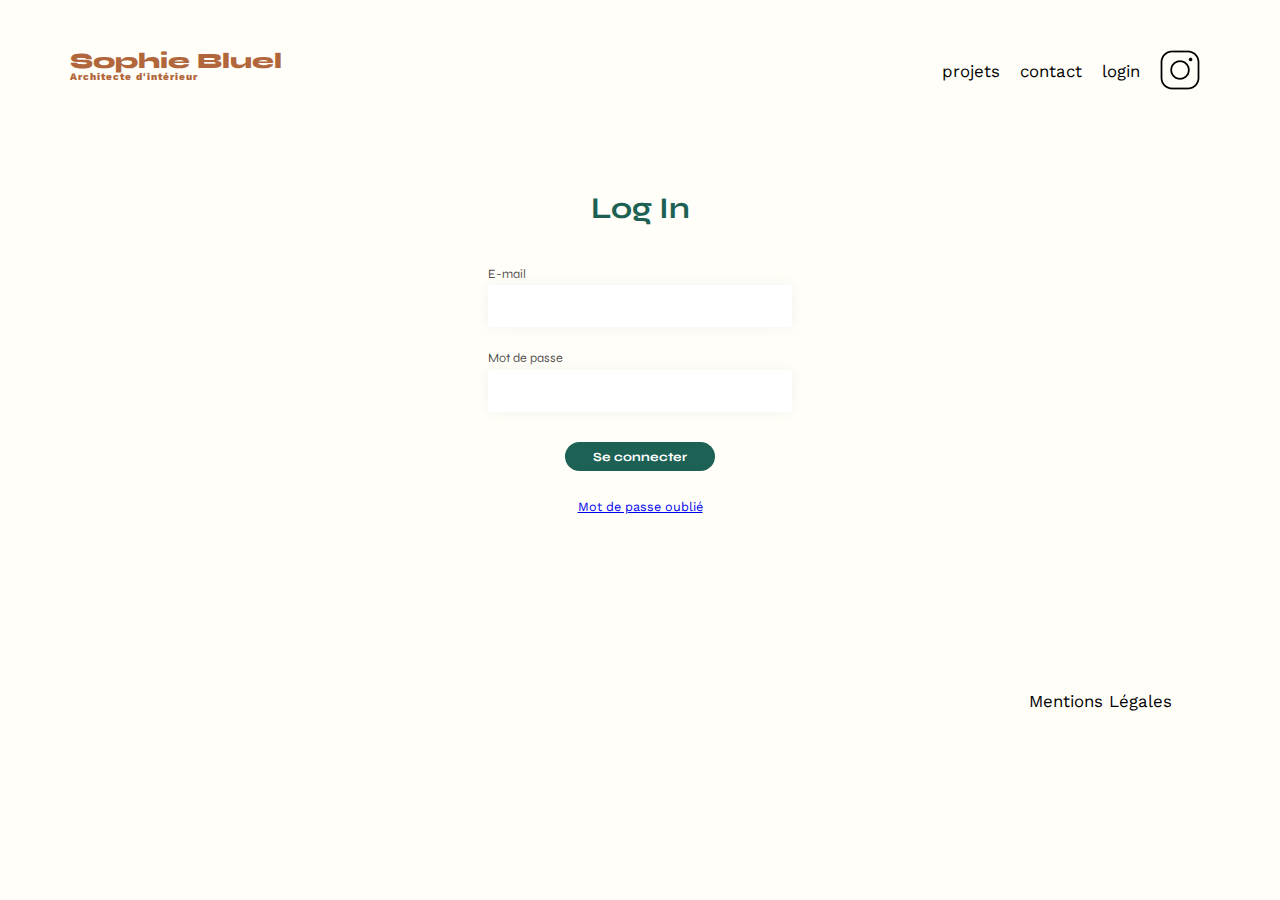
==== FrontEnd/login.html @ 2af66180 "intégration de la page login" ====
<!DOCTYPE html>
<html lang="fr">
<head>
	<meta charset="UTF-8">
	<title>Login</title>
	<meta name="viewport" content="width=device-width, initial-scale=1.0">
	<link rel="preconnect" href="https://fonts.googleapis.com">
	<link rel="preconnect" href="https://fonts.gstatic.com" crossorigin>
	<link href="https://fonts.googleapis.com/css2?family=Syne:wght@700;800&family=Work+Sans&display=swap" rel="stylesheet">
	<meta name="description" content="">
	<link rel="stylesheet" href="./assets/style.css">
</head>
<body>
    <header>
        <h1>Sophie Bluel <span>Architecte d'intérieur</span></h1>
        <nav>
            <ul>
                <li>projets</li>
                <li>contact</li>
                <li>login</li>
                <li><img src="./assets/icons/instagram.png" alt="Instagram"></li>
            </ul>
        </nav>
    </header>

    <main>
        <section id="connexion">
            <h2>Log In</h2>
            <form class="loginForm" action="#" method="#">
                <div class="connexionForm">
                    <label for="email">E-mail</label>
                    <input type="email" name="email" id="email" required>
                </div>
                <div class="connexionForm">
                    <label for="password">Mot de passe</label>
                    <input type="password" name="password" id="password" required>
                </div>
                <input class="submitBtn" type="submit" id="submitUserInfo" value="Se connecter">
                <a href="#">Mot de passe oublié</a>
            </form>

        </section>
    </main>

    <footer>
        <nav>
            <ul>
                <li>Mentions Légales</li>
            </ul>
        </nav>
    </footer>
</body>
<script src="login.js"></script>
</html>
---- FrontEnd/assets/style.css ----
/* http://meyerweb.com/eric/tools/css/reset/
   v2.0 | 20110126
   License: none (public domain)
*/

html,
body,
div,
span,
applet,
object,
iframe,
h1,
h2,
h3,
h4,
h5,
h6,
p,
blockquote,
pre,
a,
abbr,
acronym,
address,
big,
cite,
code,
del,
dfn,
em,
img,
ins,
kbd,
q,
s,
samp,
small,
strike,
strong,
sub,
sup,
tt,
var,
b,
u,
i,
center,
dl,
dt,
dd,
ol,
ul,
li,
fieldset,
form,
label,
legend,
table,
caption,
tbody,
tfoot,
thead,
tr,
th,
td,
article,
aside,
canvas,
details,
embed,
figure,
figcaption,
footer,
header,
hgroup,
menu,
nav,
output,
ruby,
section,
summary,
time,
mark,
audio,
video {
	margin: 0;
	padding: 0;
	border: 0;
	font-size: 100%;
	font: inherit;
	vertical-align: baseline;
}

/* HTML5 display-role reset for older browsers */
article,
aside,
details,
figcaption,
figure,
footer,
header,
hgroup,
menu,
nav,
section {
	display: block;
}

body {
	line-height: 1;
}

ol,
ul {
	list-style: none;
}

blockquote,
q {
	quotes: none;
}

blockquote:before,
blockquote:after,
q:before,
q:after {
	content: '';
	content: none;
}

table {
	border-collapse: collapse;
	border-spacing: 0;
}

/** end reset css**/
body {
	max-width: 1140px;
	margin: auto;
	font-family: 'Work Sans';
	font-size: 14px;
}

header {
	display: flex;
	justify-content: space-between;
	margin: 50px 0
}

section {
	margin: 50px 0
}

h1 {
	display: flex;
	flex-direction: column;
	font-family: 'Syne';
	font-size: 22px;
	font-weight: 800;
	color: #B1663C
}

h1>span {
	font-family: 'Work Sans';
	font-size: 10px;
	letter-spacing: 0.1em;
	;
}

h2 {
	font-family: 'Syne';
	font-weight: 700;
	font-size: 30px;
	color: #1D6154
}

nav ul {
	display: flex;
	align-items: center;
	list-style-type: none;

}

nav li {
	padding: 0 10px;
	font-size: 1.2em;
}

li:hover {
	color: #B1663C;
}

#introduction {
	display: flex;
	align-items: center;
}

#introduction figure {
	flex: 1
}

#introduction img {
	display: block;
	margin: auto;
	width: 80%;
}

#introduction article {
	flex: 1
}

#introduction h2 {
	margin-bottom: 1em;
}

#introduction p {
	margin-bottom: 0.5em;
}

#portfolio h2 {
	text-align: center;
	margin-bottom: 1em;
}

.gallery {
	width: 100%;
	display: grid;
	grid-template-columns: 1fr 1fr 1fr;
	grid-column-gap: 20px;
	grid-row-gap: 20px;
}

.gallery img {
	width: 100%;

}

#contact {
	width: 50%;
	margin: auto;
}

#contact>* {
	text-align: center;

}

#contact h2 {
	margin-bottom: 20px;
}

#contact form {
	text-align: left;
	margin-top: 30px;
	display: flex;
	flex-direction: column;
}

#contact input {
	height: 50px;
	font-size: 1.2em;
	border: none;
	box-shadow: 0px 4px 14px rgba(0, 0, 0, 0.09);
}

#contact label {
	margin: 2em 0 1em 0;
}

#contact textarea {
	border: none;
	box-shadow: 0px 4px 14px rgba(0, 0, 0, 0.09);
}

input[type="submit"] {
	font-family: 'Syne';
	font-weight: 700;
	color: white;
	background-color: #1D6154;
	margin: 2em auto;
	width: 180px;
	text-align: center;
	border-radius: 60px;
}

footer nav ul {
	display: flex;
	justify-content: flex-end;
	margin: 2em
}

.filters {
	display: flex;
	width: 100%;
	justify-content: center;
	margin: 30px;
	margin-top: 45px;
	margin-bottom: 45px;
}

.filters button {
	width: auto;
	height: 37px;
	margin-right: 10px;
	border-radius: 60px;
	border: 1px solid #1D6154;
	padding: 0 20px;
	color: #1D6154;
	background-color: transparent;
	font-family: 'Syne';
	cursor: pointer;

}

.filters button:hover {
	background-color: #1D6154;
	color: white;
}

/*login*/

body{
	background-color: rgba(255,254,248,255);
}

#logout{
	display: none;
}

#login{
	display:block
}

#connexion{
	display: flex;
	flex-direction: column;
	align-items: center;
	height: 450px;
	margin-top: 100px;

}

#connexion h2{
	margin-bottom: 20px;
}

#connexion form{
	display: flex;
	flex-direction: column;
	align-items: center;
}

.connexionForm{
	display: flex;
	flex-direction: column;
	margin-top: 25px;
}

#connexion button{
	margin-top: 25px;
}

#email, #password{
	width: 300px;
	height: 40px;
	box-shadow: 0px 0px 15px rgba(244,243,237,255);
	border-width: 0px;
	
}

#connexion label{
	font-family: 'Syne';
	font-size: 0.9em;
	color: rgba(0, 0, 0, 0.756);
	margin-bottom: 5px;

}

#submitUserInfo{
	font-family: 'Syne';
	font-size: 0.9em;
	color: white;
	background-color: #1D6154;
	border-width: 0px;
	text-align: center;
	border-radius: 60px ;
	padding: 7px 25px 7px 25px;
	width: 150px;
	margin-top: 30px;
	cursor: pointer;
}

#connexion a{
	margin-top: 5px;
	font-size: 0.9em;
	text-decoration: underline;
}
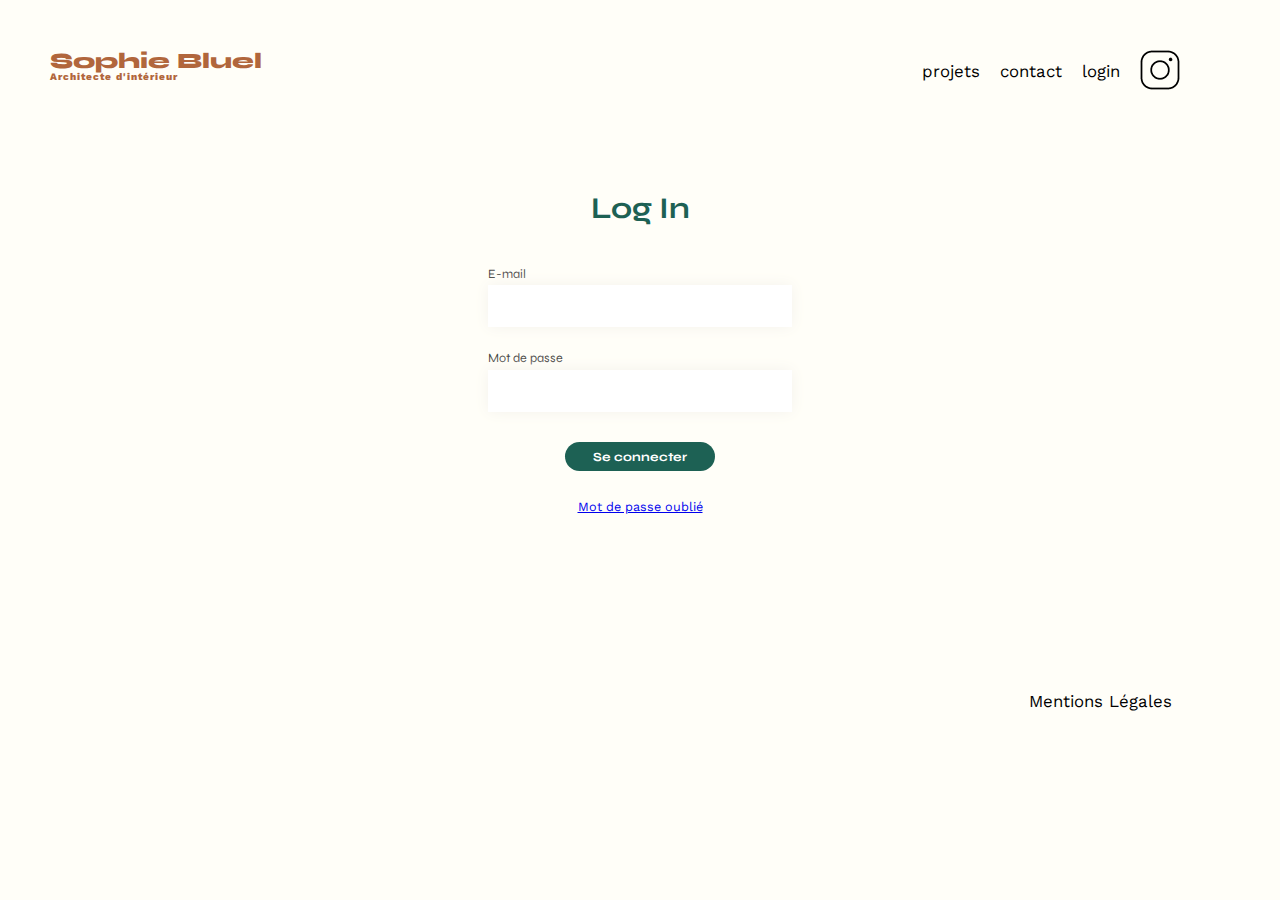
==== commit 82e02c13: "ajout des alert + test W3C" ====
--- a/FrontEnd/login.html
+++ b/FrontEnd/login.html
@@ -1,15 +1,18 @@
 <!DOCTYPE html>
 <html lang="fr">
+
 <head>
-	<meta charset="UTF-8">
-	<title>Login</title>
-	<meta name="viewport" content="width=device-width, initial-scale=1.0">
-	<link rel="preconnect" href="https://fonts.googleapis.com">
-	<link rel="preconnect" href="https://fonts.gstatic.com" crossorigin>
-	<link href="https://fonts.googleapis.com/css2?family=Syne:wght@700;800&family=Work+Sans&display=swap" rel="stylesheet">
-	<meta name="description" content="">
-	<link rel="stylesheet" href="./assets/style.css">
+    <meta charset="UTF-8">
+    <title>Login</title>
+    <meta name="viewport" content="width=device-width, initial-scale=1.0">
+    <link rel="preconnect" href="https://fonts.googleapis.com">
+    <link rel="preconnect" href="https://fonts.gstatic.com" crossorigin>
+    <link href="https://fonts.googleapis.com/css2?family=Syne:wght@700;800&family=Work+Sans&display=swap"
+        rel="stylesheet">
+    <meta name="description" content="">
+    <link rel="stylesheet" href="./assets/style.css">
 </head>
+
 <body>
     <header>
         <h1>Sophie Bluel <span>Architecte d'intérieur</span></h1>
@@ -26,7 +29,7 @@
     <main>
         <section id="connexion">
             <h2>Log In</h2>
-            <form class="loginForm" action="#" method="#">
+            <form class="loginForm" action="#" method="POST" id="formLogin">
                 <div class="connexionForm">
                     <label for="email">E-mail</label>
                     <input type="email" name="email" id="email" required>
@@ -49,6 +52,7 @@
             </ul>
         </nav>
     </footer>
+    <script src="./login.js" defer></script>
 </body>
-<script src="login.js"></script>
+
 </html>--- a/FrontEnd/assets/style.css
+++ b/FrontEnd/assets/style.css
@@ -135,21 +135,36 @@
 }
 
 /** end reset css**/
-body {
+header,
+footer,
+section,
+main {
 	max-width: 1140px;
 	margin: auto;
 	font-family: 'Work Sans';
 	font-size: 14px;
 }
 
+#edition {
+	font-family: 'Work Sans';
+	font-size: 14px;
+
+}
+
+
 header {
 	display: flex;
 	justify-content: space-between;
-	margin: 50px 0
+	margin: 50px;
+
+
+
 }
 
 section {
-	margin: 50px 0
+	margin: 50px 0;
+
+
 }
 
 h1 {
@@ -320,19 +335,19 @@
 
 /*login*/
 
-body{
-	background-color: rgba(255,254,248,255);
-}
-
-#logout{
+body {
+	background-color: rgba(255, 254, 248, 255);
+}
+
+#logout {
 	display: none;
 }
 
-#login{
-	display:block
-}
-
-#connexion{
+#login {
+	display: block
+}
+
+#connexion {
 	display: flex;
 	flex-direction: column;
 	align-items: center;
@@ -341,35 +356,36 @@
 
 }
 
-#connexion h2{
+#connexion h2 {
 	margin-bottom: 20px;
 }
 
-#connexion form{
-	display: flex;
-	flex-direction: column;
-	align-items: center;
-}
-
-.connexionForm{
+#connexion form {
+	display: flex;
+	flex-direction: column;
+	align-items: center;
+}
+
+.connexionForm {
 	display: flex;
 	flex-direction: column;
 	margin-top: 25px;
 }
 
-#connexion button{
+#connexion button {
 	margin-top: 25px;
 }
 
-#email, #password{
+#email,
+#password {
 	width: 300px;
 	height: 40px;
-	box-shadow: 0px 0px 15px rgba(244,243,237,255);
+	box-shadow: 0px 0px 15px rgba(244, 243, 237, 255);
 	border-width: 0px;
-	
-}
-
-#connexion label{
+
+}
+
+#connexion label {
 	font-family: 'Syne';
 	font-size: 0.9em;
 	color: rgba(0, 0, 0, 0.756);
@@ -377,22 +393,281 @@
 
 }
 
-#submitUserInfo{
+#submitUserInfo {
+	background-color: #1D6154;
+	border-radius: 60px;
+	border-width: 0px;
+	color: white;
+	cursor: pointer;
 	font-family: 'Syne';
 	font-size: 0.9em;
-	color: white;
-	background-color: #1D6154;
-	border-width: 0px;
+	margin-top: 30px;
+	padding: 7px 25px 7px 25px;
 	text-align: center;
-	border-radius: 60px ;
-	padding: 7px 25px 7px 25px;
 	width: 150px;
-	margin-top: 30px;
-	cursor: pointer;
-}
-
-#connexion a{
+}
+
+#connexion a {
 	margin-top: 5px;
 	font-size: 0.9em;
 	text-decoration: underline;
 }
+
+#edition {
+	display: flex;
+	justify-content: center;
+	background-color: black;
+	color: white;
+	padding: 1em;
+	gap: 1em;
+
+
+}
+
+
+
+
+/* Modal */
+
+.modifier {
+	display: flex;
+	position: absolute;
+	right: 27rem;
+	bottom: -1rem;
+	cursor: pointer;
+
+}
+
+#pen {
+	margin-right: 0.5rem;
+}
+
+.modal {
+	position: fixed;
+	top: 0;
+	left: 0;
+	width: 100%;
+	height: 100%;
+	align-items: center;
+	justify-content: center;
+	background-color: rgba(0, 0, 0, 0.30);
+	display: none;
+
+
+}
+
+.modal-content {
+	background-color: #fff;
+	overflow: hidden;
+	border-radius: 10px;
+
+}
+
+
+.close {
+	display: flex;
+	justify-content: end;
+}
+
+.close-deleted,
+.close-add {
+	cursor: pointer;
+	font-size: 24px;
+	margin-top: 26px;
+	margin-right: 30px;
+
+}
+
+.title-modal {
+	text-align: center;
+	color: #000;
+	font-family: "work sans";
+	font-size: 26px;
+	font-weight: 400;
+	margin-top: 10px;
+}
+
+.fa-trash-alt {
+	color: white;
+	position: relative;
+	top: -102px;
+	left: 45px;
+	background: black;
+	width: 15px;
+	height: 12px;
+	display: flex;
+	justify-content: center;
+	font-size: 10px;
+	padding-top: 1px;
+	cursor: pointer;
+
+}
+
+.gallery-list {
+
+
+	border-bottom: 1px solid #b3b3b3;
+	margin-right: 100px;
+	margin-left: 100px;
+	margin-top: 30px;
+	display: grid;
+	grid-template-columns: repeat(5, 1fr);
+	gap: 5px;
+}
+
+.gallery-list img {
+	width: 100%;
+	height: auto;
+	margin-bottom: 20px;
+}
+
+.add-photo {
+	display: flex;
+	justify-content: center;
+	align-items: center;
+	margin: 30px;
+	margin-right: auto;
+	margin-left: auto;
+	border: none;
+	width: 237px;
+	height: 36px;
+	border-radius: 60px;
+	font-family: 'Syne';
+	font-weight: 700;
+	color: white;
+	background-color: #1D6154;
+	cursor: pointer;
+}
+
+.modal-img {
+	width: 78px;
+	height: 104px;
+	object-fit: cover;
+}
+
+.cute-gallery {
+	position: relative;
+}
+
+
+.modal-add,
+.modal-deleted {
+	display: flex;
+	flex-direction: column;
+	width: 42%;
+	height: auto;
+
+}
+
+
+
+
+.return-and-close {
+	display: flex;
+	justify-content: space-between;
+}
+
+.return {
+	margin-top: 26px;
+	margin-left: 30px;
+	font-size: 24px;
+	cursor: pointer;
+}
+
+.form-photo {
+	display: flex;
+	flex-direction: column;
+	margin: 0 55px;
+
+}
+
+.add-new-photo {
+	display: flex;
+	align-items: center;
+	justify-content: center;
+	background-color: #e8f1f6;
+	width: 420px;
+	height: 169px;
+	margin-top: 36px;
+	margin-bottom: 9px;
+}
+
+.content-add-photo {
+	display: flex;
+	flex-direction: column;
+	align-items: center;
+}
+
+.picture {
+	font-size: 76px;
+	color: #b9c5cc;
+}
+
+.btn-add-new-photo {
+	background-color: #b9c5cc;
+	color: #306685;
+	padding: 10px 33px;
+	margin-top: 6px;
+	border-radius: 50px;
+	cursor: pointer;
+	transition: transform;
+}
+
+.btn-add-new-photo:hover {
+	transform: scale(1.1);
+}
+
+#file {
+	visibility: hidden;
+}
+
+.type-file {
+	font-size: 10px;
+	color: #444;
+	margin-bottom: 6px;
+	margin-top: -13px;
+}
+
+.title-categorie {
+	color: #3D3D3D;
+	margin-top: 10px;
+	padding-bottom: 30px;
+	border-bottom: 1px solid #b3b3b3;
+}
+
+#title-photo,
+#categorie-photo {
+	width: 100%;
+	height: 50px;
+	border: none;
+	box-shadow: 0px 4px 14px 0px rgba(0, 0, 0, 0.09);
+	margin-top: 10px;
+	font-size: 1.2rem;
+	color: #444444;
+}
+
+#title-photo {
+	margin-bottom: 10px;
+}
+
+
+
+#btn-valid {
+	width: 237px;
+	height: 36px;
+	border: none;
+	margin-top: 20px;
+	margin-bottom: 20px;
+	cursor: pointer;
+}
+
+.hidden {
+	display: none;
+}
+
+.preview img {
+	width: 30%;
+	height: auto;
+	margin-left: 36%;
+
+}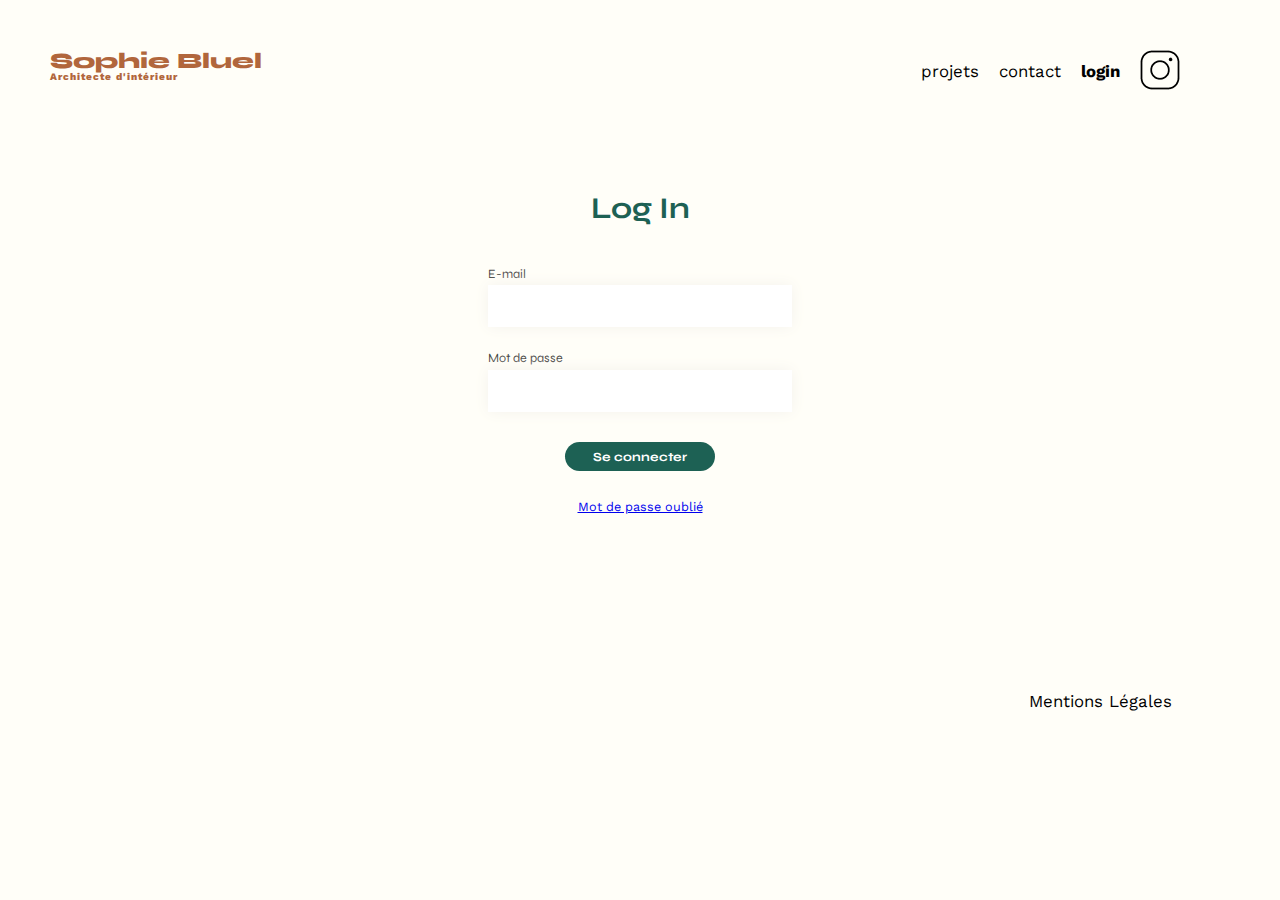
==== commit e613cff0: "modification du logout" ====
--- a/FrontEnd/login.html
+++ b/FrontEnd/login.html
@@ -18,9 +18,9 @@
         <h1>Sophie Bluel <span>Architecte d'intérieur</span></h1>
         <nav>
             <ul>
-                <li>projets</li>
-                <li>contact</li>
-                <li>login</li>
+                <li><a href="index.html">projets</a></li>
+                    <li>contact</li>
+                    <li><a class="Stylelogin" href="./login.html">login</a></li>
                 <li><img src="./assets/icons/instagram.png" alt="Instagram"></li>
             </ul>
         </nav>
--- a/FrontEnd/assets/style.css
+++ b/FrontEnd/assets/style.css
@@ -201,11 +201,17 @@
 	padding: 0 10px;
 	font-size: 1.2em;
 }
+nav a {
+	text-decoration: none;
+	color: black; /* Couleur par défaut des liens */
+}
 
 li:hover {
 	color: #B1663C;
 }
-
+#logout{
+	cursor: pointer;
+}
 #introduction {
 	display: flex;
 	align-items: center;
@@ -312,6 +318,8 @@
 	margin: 30px;
 	margin-top: 45px;
 	margin-bottom: 45px;
+	
+	
 }
 
 .filters button {
@@ -325,6 +333,7 @@
 	background-color: transparent;
 	font-family: 'Syne';
 	cursor: pointer;
+	
 
 }
 
@@ -334,18 +343,14 @@
 }
 
 /*login*/
-
+.Stylelogin{
+	font-weight: bold;
+}
 body {
 	background-color: rgba(255, 254, 248, 255);
 }
 
-#logout {
-	display: none;
-}
-
-#login {
-	display: block
-}
+
 
 #connexion {
 	display: flex;
@@ -413,16 +418,18 @@
 	text-decoration: underline;
 }
 
-#edition {
+#edition  {
 	display: flex;
 	justify-content: center;
 	background-color: black;
 	color: white;
 	padding: 1em;
 	gap: 1em;
-
-
-}
+	font-family: 'Work Sans';
+	display: none;
+
+}
+
 
 
 
@@ -459,7 +466,7 @@
 .modal-content {
 	background-color: #fff;
 	overflow: hidden;
-	border-radius: 10px;
+	border-radius: 10px;	
 
 }
 
